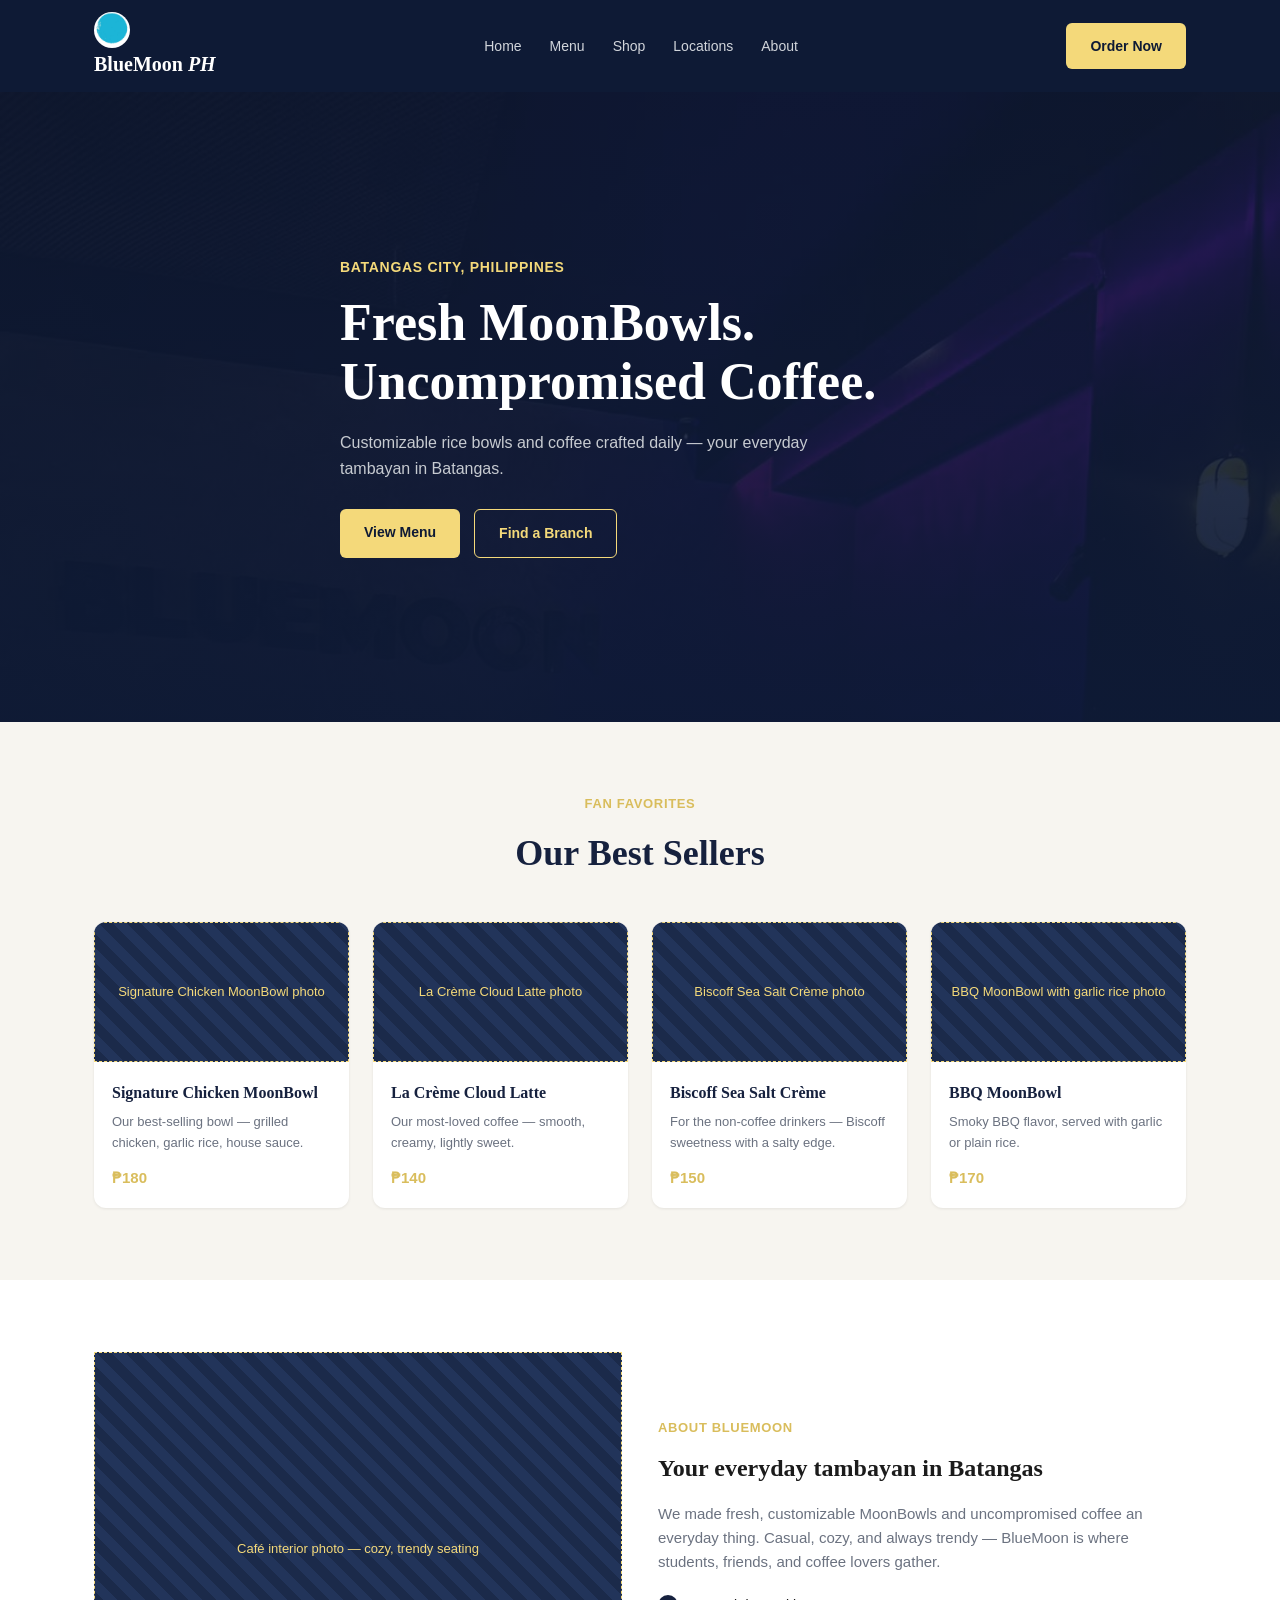
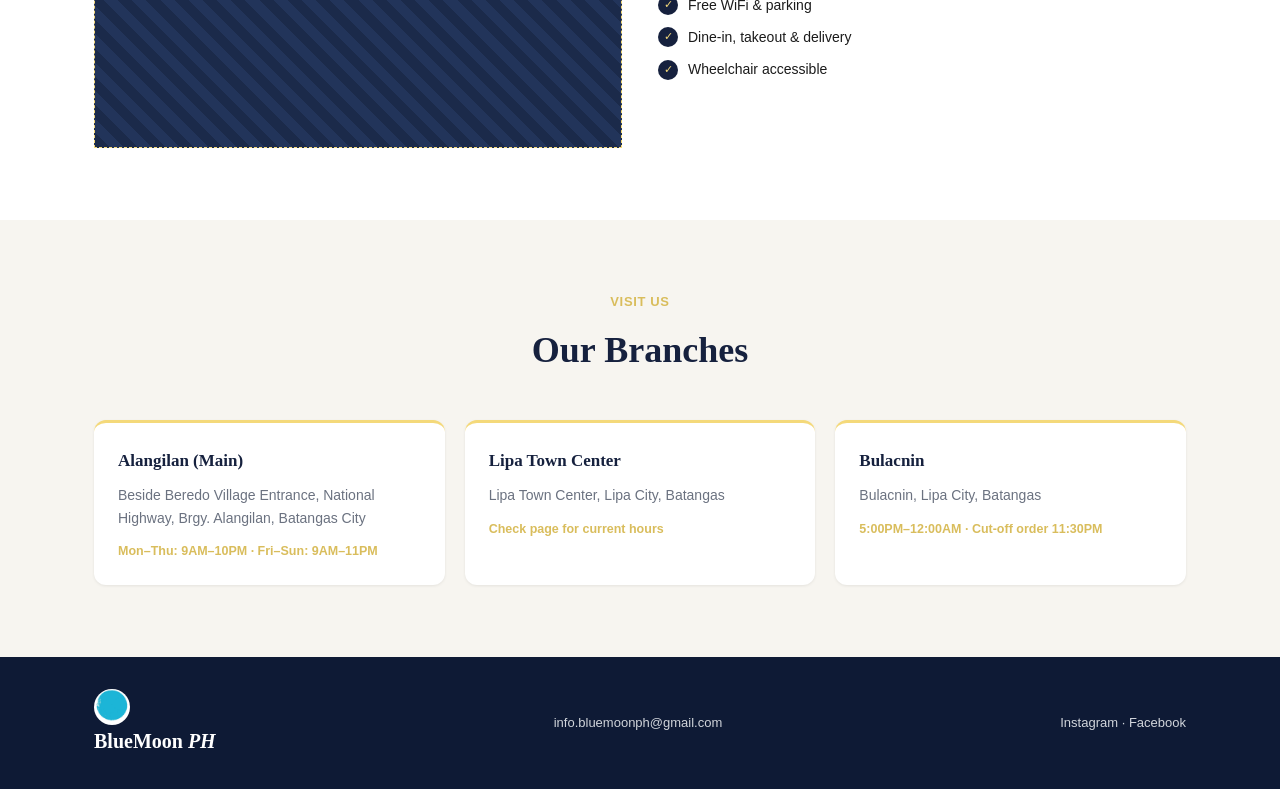
==== index.html @ 136a20ee "Update index.html" ====
<!DOCTYPE html>
<html lang="en">
<head>
  <meta charset="UTF-8">
  <meta name="viewport" content="width=device-width, initial-scale=1.0">
  <title>BlueMoon Philippines | Coffee &amp; MoonBowls</title>
  <link rel="stylesheet" href="styles.css">
</head>
<body>

  <!-- ===== NAVIGATION ===== -->
  <nav>
    <div class="wrap">
    <div class="brand"><img src="images/logo.jpg" alt="BlueMoon Philippines logo" class="logo-img">BlueMoon <em>PH</em></div>
      <div class="navlinks">
        <a href="index.html">Home</a>
        <a href="menu.html">Menu</a>
        <a href="shop.html">Shop</a>
        <a href="#locations">Locations</a>
        <a href="#about">About</a>
      </div>
      <a href="menu.html" class="btn btn-accent">Order Now</a>
    </div>
  </nav>

  <!-- ===== HERO ===== -->
  <section class="hero">
    <img class="hero-ph" src="images/hero-bg.jpg" alt="MoonBowl and coffee flatlay at BlueMoon Philippines">
    <div class="wrap hero-content">
      <div class="eyebrow">Batangas City, Philippines</div>
      <h1>Fresh MoonBowls. Uncompromised Coffee.</h1>
      <p>Customizable rice bowls and coffee crafted daily — your everyday tambayan in Batangas.</p>
      <div class="hero-cta">
        <a href="menu.html" class="btn btn-accent">View Menu</a>
        <a href="#locations" class="btn btn-outline">Find a Branch</a>
      </div>
    </div>
  </section>

  <!-- ===== BEST SELLERS ===== -->
  <section class="section">
    <div class="wrap">
      <div class="sec-head center">
        <div class="tag">Fan Favorites</div>
        <h2>Our Best Sellers</h2>
      </div>
      <div class="prod-grid">
        <div class="prod-card">
          <div class="ph">Signature Chicken MoonBowl photo</div>
          <div class="body">
            <h3>Signature Chicken MoonBowl</h3>
            <p>Our best-selling bowl — grilled chicken, garlic rice, house sauce.</p>
            <div class="price">₱180</div>
          </div>
        </div>
        <div class="prod-card">
          <div class="ph">La Crème Cloud Latte photo</div>
          <div class="body">
            <h3>La Crème Cloud Latte</h3>
            <p>Our most-loved coffee — smooth, creamy, lightly sweet.</p>
            <div class="price">₱140</div>
          </div>
        </div>
        <div class="prod-card">
          <div class="ph">Biscoff Sea Salt Crème photo</div>
          <div class="body">
            <h3>Biscoff Sea Salt Crème</h3>
            <p>For the non-coffee drinkers — Biscoff sweetness with a salty edge.</p>
            <div class="price">₱150</div>
          </div>
        </div>
        <div class="prod-card">
          <div class="ph">BBQ MoonBowl with garlic rice photo</div>
          <div class="body">
            <h3>BBQ MoonBowl</h3>
            <p>Smoky BBQ flavor, served with garlic or plain rice.</p>
            <div class="price">₱170</div>
          </div>
        </div>
      </div>
    </div>
  </section>

  <!-- ===== ABOUT ===== -->
  <section class="section section-alt" id="about">
    <div class="wrap about-grid">
      <div class="ph about-ph">Café interior photo — cozy, trendy seating</div>
      <div class="about-text">
        <div class="tag">About BlueMoon</div>
        <h2>Your everyday tambayan in Batangas</h2>
        <p>We made fresh, customizable MoonBowls and uncompromised coffee an everyday thing. Casual, cozy, and always trendy — BlueMoon is where students, friends, and coffee lovers gather.</p>
        <div class="check-list">
          <div class="check-item"><span class="dot">✓</span> Free WiFi &amp; parking</div>
          <div class="check-item"><span class="dot">✓</span> Dine-in, takeout &amp; delivery</div>
          <div class="check-item"><span class="dot">✓</span> Wheelchair accessible</div>
        </div>
      </div>
    </div>
  </section>

  <!-- ===== LOCATIONS ===== -->
  <section class="section" id="locations">
    <div class="wrap">
      <div class="sec-head center">
        <div class="tag">Visit Us</div>
        <h2>Our Branches</h2>
      </div>
      <div class="branch-grid">
        <div class="branch-card">
          <h3>Alangilan (Main)</h3>
          <p>Beside Beredo Village Entrance, National Highway, Brgy. Alangilan, Batangas City</p>
          <div class="hours">Mon–Thu: 9AM–10PM · Fri–Sun: 9AM–11PM</div>
        </div>
        <div class="branch-card">
          <h3>Lipa Town Center</h3>
          <p>Lipa Town Center, Lipa City, Batangas</p>
          <div class="hours">Check page for current hours</div>
        </div>
        <div class="branch-card">
          <h3>Bulacnin</h3>
          <p>Bulacnin, Lipa City, Batangas</p>
          <div class="hours">5:00PM–12:00AM · Cut-off order 11:30PM</div>
        </div>
      </div>
    </div>
  </section>

  <!-- ===== FOOTER ===== -->
  <footer>
    <div class="wrap foot-row">
    <div class="brand"><img src="images/logo.jpg" alt="BlueMoon Philippines logo" class="logo-img">BlueMoon <em>PH</em></div>
      <div>info.bluemoonph@gmail.com</div>
      <div>Instagram · Facebook</div>
    </div>
  </footer>

</body>
</html>
---- styles.css ----
:root{
  --midnight:#16213E;
  --midnight-2:#0E1A35;
  --gold:#F4D97A;
  --gold-dark:#D9BD5C;
  --paper:#F7F5F0;
  --dark:#1B1B1B;
  --text-2:#6B7280;
  --white:#FFFFFF;
}
*{margin:0;padding:0;box-sizing:border-box;}
html{scroll-behavior:smooth;}
body{font-family:'Segoe UI',Arial,sans-serif;color:var(--dark);line-height:1.6;background:var(--paper);}
h1,h2,h3{font-family:Georgia,'Times New Roman',serif;}
a{color:inherit;text-decoration:none;}
.wrap{max-width:1140px;margin:0 auto;padding:0 24px;}
img,.ph{display:block;width:100%;}

/* Photo placeholder block */
.ph{
  background:repeating-linear-gradient(45deg,#1B2A4A,#1B2A4A 10px,#22345A 10px,#22345A 20px);
  border:1px dashed var(--gold);
  display:flex;align-items:center;justify-content:center;
  color:var(--gold);font-size:13px;font-weight:500;
  text-align:center;padding:12px;min-height:140px;
}

/* NAV */
nav{background:var(--midnight-2);position:sticky;top:0;z-index:100;}
nav .wrap{display:flex;flex-wrap:wrap;justify-content:space-between;align-items:center;min-height:68px;gap:12px;padding-top:12px;padding-bottom:12px;}
.logo-img{width:36px;height:36px;flex-shrink:0;border-radius:50%;object-fit:cover;}
.brand img{width:36px;height:36px;flex-shrink:0;}
.brand{font-family:Georgia,serif;font-weight:700;font-size:20px;color:var(--white);}
.navlinks{display:none;gap:28px;font-size:14px;font-weight:500;color:#D1D5DB;}
@media(min-width:800px){.navlinks{display:flex;}}
.navlinks a:hover{color:var(--gold);}

.btn{display:inline-block;padding:12px 24px;font-size:14px;font-weight:600;border-radius:6px;transition:all .2s ease;border:none;cursor:pointer;}
.btn-accent{background:var(--gold);color:var(--midnight-2);}
.btn-accent:hover{background:var(--gold-dark);}
.btn-outline{border:1.5px solid var(--gold);color:var(--gold);}
.btn-outline:hover{background:rgba(244,217,122,0.1);}

/* HERO */
.hero{position:relative;min-height:70vh;display:flex;align-items:center;background:var(--midnight);overflow:hidden;}
.hero-ph{position:absolute;inset:0;opacity:0.5;min-height:0;}
.hero::after{content:'';position:absolute;inset:0;background:linear-gradient(180deg,rgba(14,26,53,0.6),rgba(14,26,53,0.95));}
.hero-content{position:relative;z-index:2;padding:64px 0;}
.eyebrow{color:var(--gold);font-weight:600;font-size:14px;letter-spacing:0.05em;margin-bottom:14px;text-transform:uppercase;}
.hero h1{font-size:clamp(30px,5vw,52px);font-weight:700;color:#fff;line-height:1.15;max-width:600px;}
.hero p{color:#C7CBD1;font-size:16px;max-width:480px;margin-top:18px;}
.hero-cta{display:flex;gap:14px;margin-top:28px;flex-wrap:wrap;}

/* SECTION */
.section{padding:72px 0;}
.section-alt{background:var(--white);}
.sec-head{max-width:560px;margin-bottom:40px;}
.sec-head.center{margin-left:auto;margin-right:auto;text-align:center;}
.tag{color:var(--gold-dark);font-weight:600;font-size:13px;letter-spacing:0.05em;text-transform:uppercase;margin-bottom:10px;}
.sec-head h2{font-size:clamp(26px,4vw,36px);font-weight:700;color:var(--midnight);}
.sec-head p{color:var(--text-2);margin-top:12px;font-size:15px;}

/* PRODUCT GRID */
.prod-grid{display:grid;gap:24px;grid-template-columns:1fr;}
@media(min-width:640px){.prod-grid{grid-template-columns:1fr 1fr;}}
@media(min-width:960px){.prod-grid{grid-template-columns:repeat(4,1fr);}}
.prod-card{background:var(--white);border-radius:12px;overflow:hidden;box-shadow:0 1px 3px rgba(0,0,0,0.08);}
.prod-card .body{padding:18px;}
.prod-card h3{font-size:16px;font-weight:700;color:var(--midnight);}
.prod-card p{color:var(--text-2);font-size:13px;margin-top:6px;}
.prod-card .price{margin-top:12px;font-size:15px;font-weight:700;color:var(--gold-dark);}
.prod-card .btn{margin-top:12px;width:100%;text-align:center;}

/* ABOUT */
.about-grid{display:grid;gap:36px;grid-template-columns:1fr;align-items:center;}
@media(min-width:800px){.about-grid{grid-template-columns:1fr 1fr;}}
.about-ph{aspect-ratio:4/3;}
.about-text p{color:var(--text-2);margin-top:14px;font-size:15px;}
.check-list{margin-top:20px;display:flex;flex-direction:column;gap:10px;}
.check-item{display:flex;align-items:center;gap:10px;font-size:14px;font-weight:500;}
.check-item .dot{width:20px;height:20px;border-radius:50%;background:var(--midnight);color:var(--gold);display:flex;align-items:center;justify-content:center;font-size:11px;flex-shrink:0;}

/* BRANCHES */
.branch-grid{display:grid;gap:20px;grid-template-columns:1fr;}
@media(min-width:760px){.branch-grid{grid-template-columns:repeat(3,1fr);}}
.branch-card{background:var(--white);border-radius:12px;padding:24px;box-shadow:0 1px 3px rgba(0,0,0,0.08);border-top:3px solid var(--gold);}
.branch-card h3{font-size:17px;color:var(--midnight);}
.branch-card p{color:var(--text-2);font-size:14px;margin-top:10px;}
.branch-card .hours{margin-top:12px;font-size:12.5px;font-weight:600;color:var(--gold-dark);}

/* MENU PAGE */
.menu-cat{margin-bottom:56px;}
.menu-cat h2{font-size:24px;color:var(--midnight);border-bottom:2px solid var(--gold);padding-bottom:10px;margin-bottom:24px;}
.menu-list{display:grid;gap:16px;grid-template-columns:1fr;}
@media(min-width:700px){.menu-list{grid-template-columns:1fr 1fr;}}
.menu-item{display:flex;justify-content:space-between;gap:16px;background:var(--white);padding:16px 18px;border-radius:8px;box-shadow:0 1px 3px rgba(0,0,0,0.06);}
.menu-item .info h4{font-size:15px;color:var(--midnight);}
.menu-item .info p{font-size:13px;color:var(--text-2);margin-top:4px;}
.menu-item .price{font-weight:700;color:var(--gold-dark);white-space:nowrap;}

/* SHOP PAGE */
.shop-tabs{display:flex;gap:10px;margin-bottom:32px;flex-wrap:wrap;}
.shop-tab{padding:10px 18px;border-radius:20px;font-size:13px;font-weight:600;background:var(--white);color:var(--midnight);border:1px solid #E5E7EB;cursor:pointer;}
.shop-tab.active{background:var(--midnight);color:var(--gold);}
.cart-bar{position:sticky;bottom:0;background:var(--midnight-2);color:var(--white);padding:16px 0;z-index:90;}
.cart-bar .wrap{display:flex;justify-content:space-between;align-items:center;flex-wrap:wrap;gap:12px;}
.cart-count{font-size:14px;}
.cart-count span{color:var(--gold);font-weight:700;}

/* FOOTER */
footer{background:var(--midnight-2);padding:32px 0;}
.foot-row{display:flex;flex-direction:column;gap:10px;font-size:13px;color:#D1D5DB;text-align:center;}
@media(min-width:760px){.foot-row{flex-direction:row;justify-content:space-between;align-items:center;text-align:left;}}
footer .brand{font-family:Georgia,serif;font-weight:700;font-size:20px;color:var(--white);}

/* CONTACT FORM */
.form-card{background:var(--white);border-radius:12px;padding:32px;box-shadow:0 1px 4px rgba(0,0,0,0.08);max-width:560px;margin:0 auto;}
.form-row{margin-bottom:18px;}
.form-row label{display:block;font-size:13px;font-weight:600;margin-bottom:6px;color:var(--midnight);}
.form-row input,.form-row select,.form-row textarea{width:100%;padding:11px 14px;border:1px solid #D1D5DB;border-radius:6px;font-size:14px;font-family:inherit;}
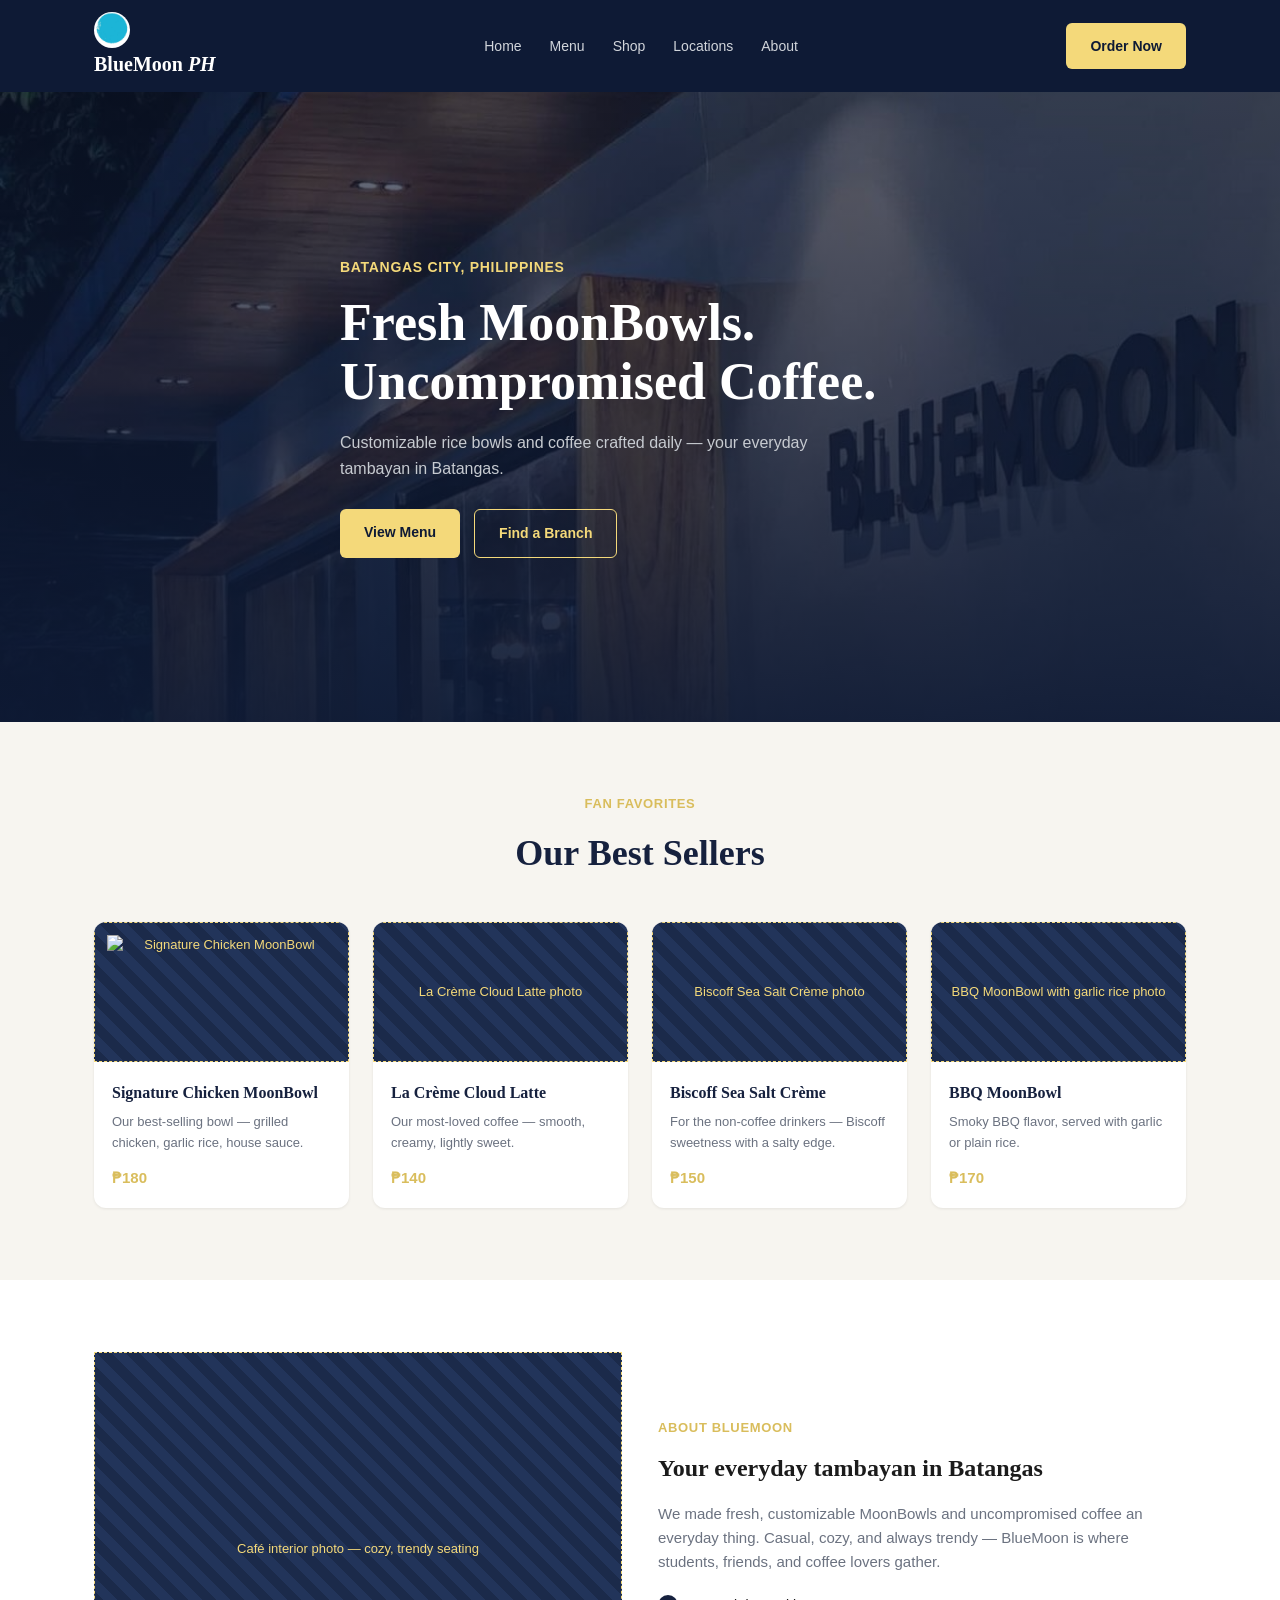
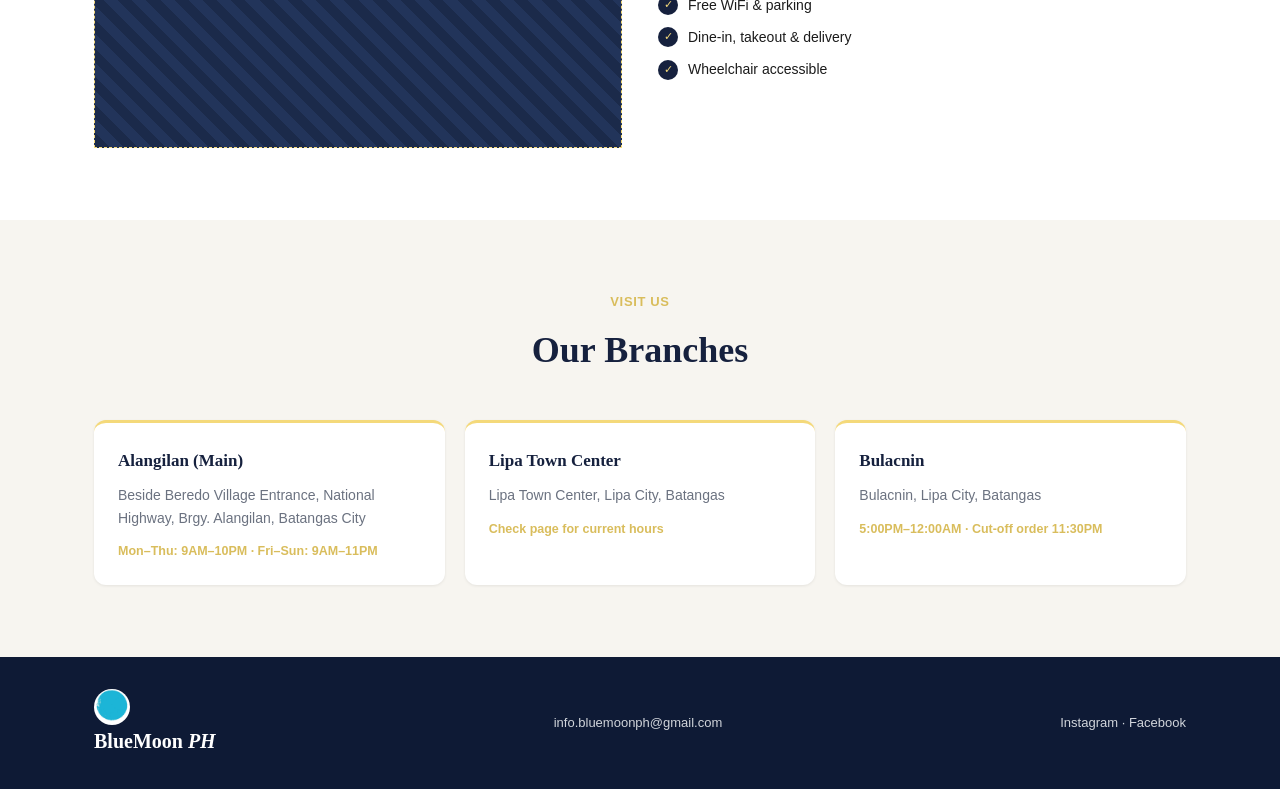
==== commit 438da936: "Update index.html" ====
--- a/index.html
+++ b/index.html
@@ -46,7 +46,7 @@
       </div>
       <div class="prod-grid">
         <div class="prod-card">
-          <div class="ph">Signature Chicken MoonBowl photo</div>
+          <img class="ph" src="images/chicken-moonbowl.jpg" alt="Signature Chicken MoonBowl">
           <div class="body">
             <h3>Signature Chicken MoonBowl</h3>
             <p>Our best-selling bowl — grilled chicken, garlic rice, house sauce.</p>
--- a/styles.css
+++ b/styles.css
@@ -43,7 +43,7 @@
 
 /* HERO */
 .hero{position:relative;min-height:70vh;display:flex;align-items:center;background:var(--midnight);overflow:hidden;}
-.hero-ph{position:absolute;inset:0;opacity:0.5;min-height:0;}
+.hero-ph{position:absolute;inset:0;width:100%;height: 100%;object-fit:cover;}
 .hero::after{content:'';position:absolute;inset:0;background:linear-gradient(180deg,rgba(14,26,53,0.6),rgba(14,26,53,0.95));}
 .hero-content{position:relative;z-index:2;padding:64px 0;}
 .eyebrow{color:var(--gold);font-weight:600;font-size:14px;letter-spacing:0.05em;margin-bottom:14px;text-transform:uppercase;}
@@ -64,7 +64,7 @@
 .prod-grid{display:grid;gap:24px;grid-template-columns:1fr;}
 @media(min-width:640px){.prod-grid{grid-template-columns:1fr 1fr;}}
 @media(min-width:960px){.prod-grid{grid-template-columns:repeat(4,1fr);}}
-.prod-card{background:var(--white);border-radius:12px;overflow:hidden;box-shadow:0 1px 3px rgba(0,0,0,0.08);}
+.prod-card{padding:0;background:var(--white);border-radius:12px;overflow:hidden;box-shadow:0 1px 3px rgba(0,0,0,0.08);}
 .prod-card .body{padding:18px;}
 .prod-card h3{font-size:16px;font-weight:700;color:var(--midnight);}
 .prod-card p{color:var(--text-2);font-size:13px;margin-top:6px;}
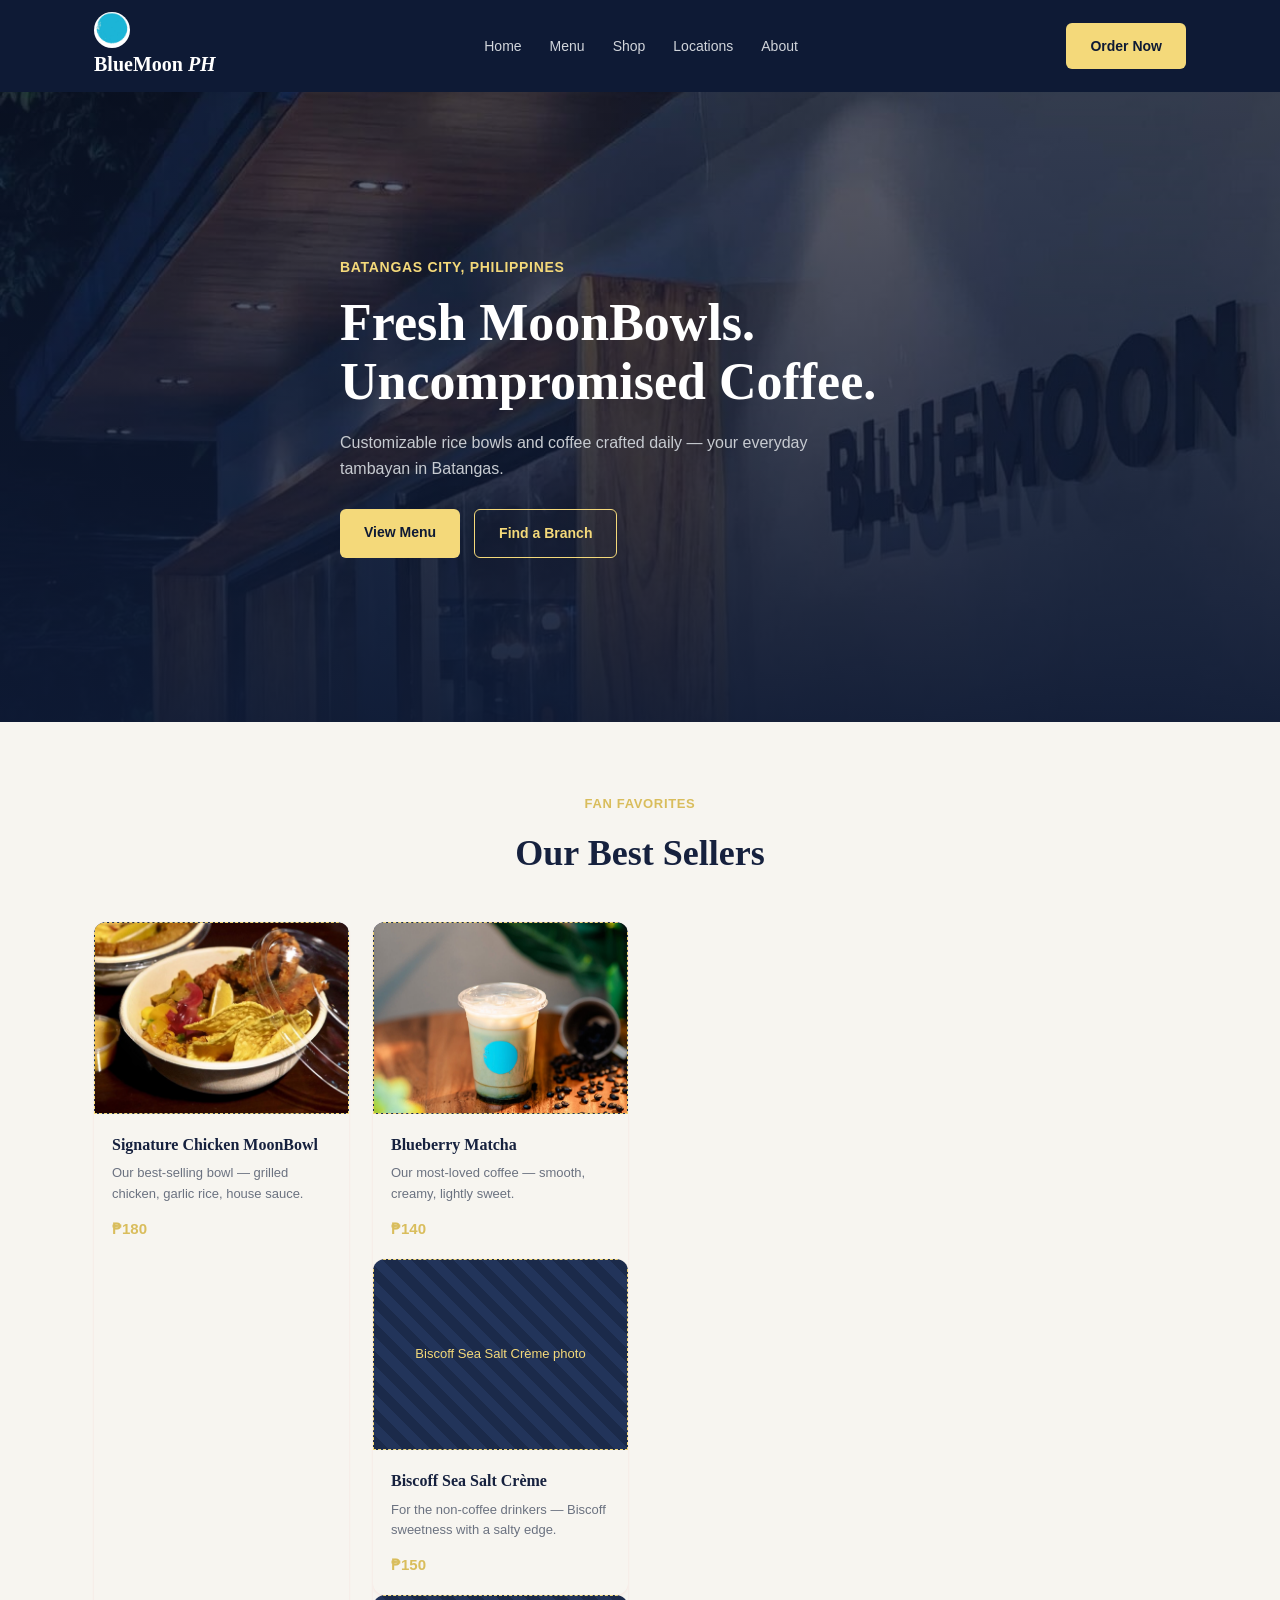
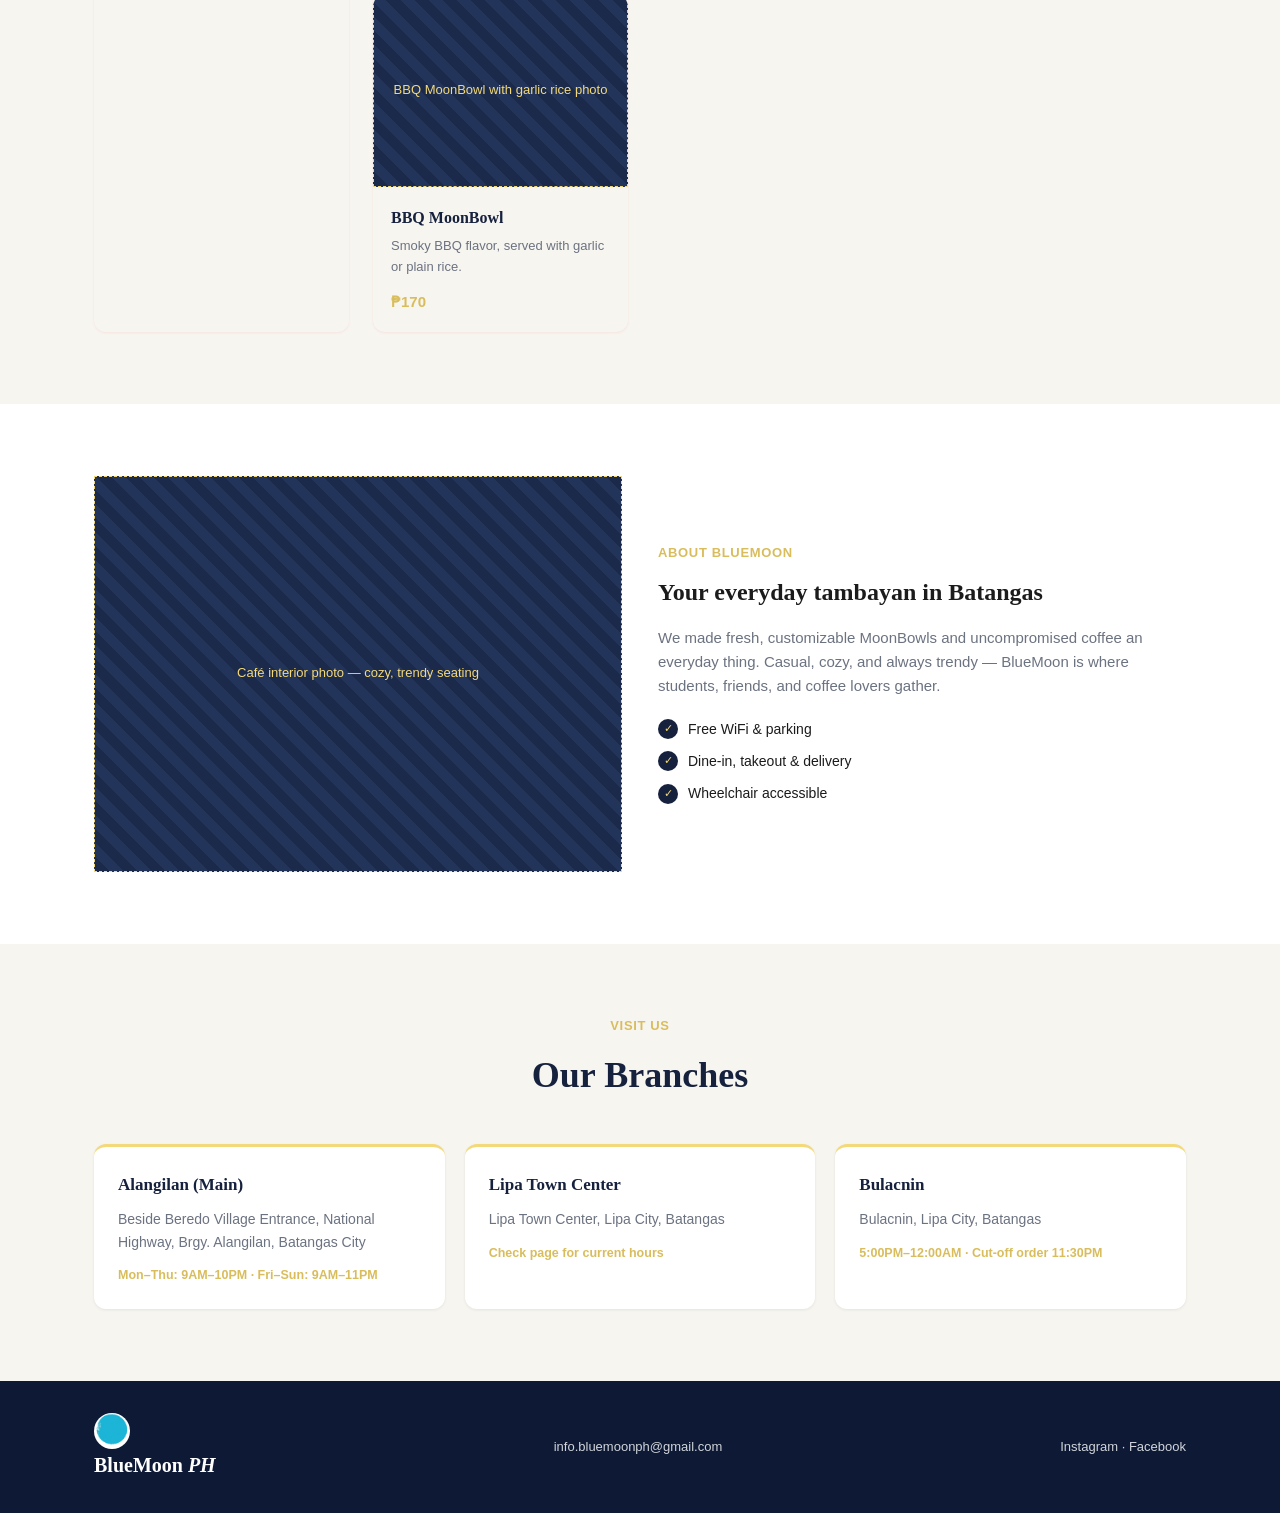
==== commit a13c2a4c: "Update index.html" ====
--- a/index.html
+++ b/index.html
@@ -54,13 +54,13 @@
           </div>
         </div>
         <div class="prod-card">
-          <div class="ph">La Crème Cloud Latte photo</div>
+          <img class="ph" src="images/blueberry-matcha.jpg" alt="Blueberry Matcha">
           <div class="body">
-            <h3>La Crème Cloud Latte</h3>
+            <h3>Blueberry Matcha</h3>
             <p>Our most-loved coffee — smooth, creamy, lightly sweet.</p>
             <div class="price">₱140</div>
           </div>
-        </div>
+        </img>
         <div class="prod-card">
           <div class="ph">Biscoff Sea Salt Crème photo</div>
           <div class="body">
--- a/styles.css
+++ b/styles.css
@@ -64,11 +64,13 @@
 .prod-grid{display:grid;gap:24px;grid-template-columns:1fr;}
 @media(min-width:640px){.prod-grid{grid-template-columns:1fr 1fr;}}
 @media(min-width:960px){.prod-grid{grid-template-columns:repeat(4,1fr);}}
-.prod-card{padding:0;background:var(--white);border-radius:12px;overflow:hidden;box-shadow:0 1px 3px rgba(0,0,0,0.08);}
+.prod-card {border-radius:12px;background:none;overflow:hidden;box-shadow:0 1px 3px rgba(245, 1, 1, 0.08);}
+.prod-card:hover{box-shadow:0 4px 12px rgba(0,0,0,0.12);transform:translateY(-2px);transition:all .2s ease;}
+.prod-card .ph{padding:0;object-fit:cover;aspect-ratio:4/3;}
 .prod-card .body{padding:18px;}
 .prod-card h3{font-size:16px;font-weight:700;color:var(--midnight);}
 .prod-card p{color:var(--text-2);font-size:13px;margin-top:6px;}
-.prod-card .price{margin-top:12px;font-size:15px;font-weight:700;color:var(--gold-dark);}
+.prod-card .price{margin-top:12px;font-size:15px;font-weight:700;color:var(--gold-dark);} 
 .prod-card .btn{margin-top:12px;width:100%;text-align:center;}
 
 /* ABOUT */
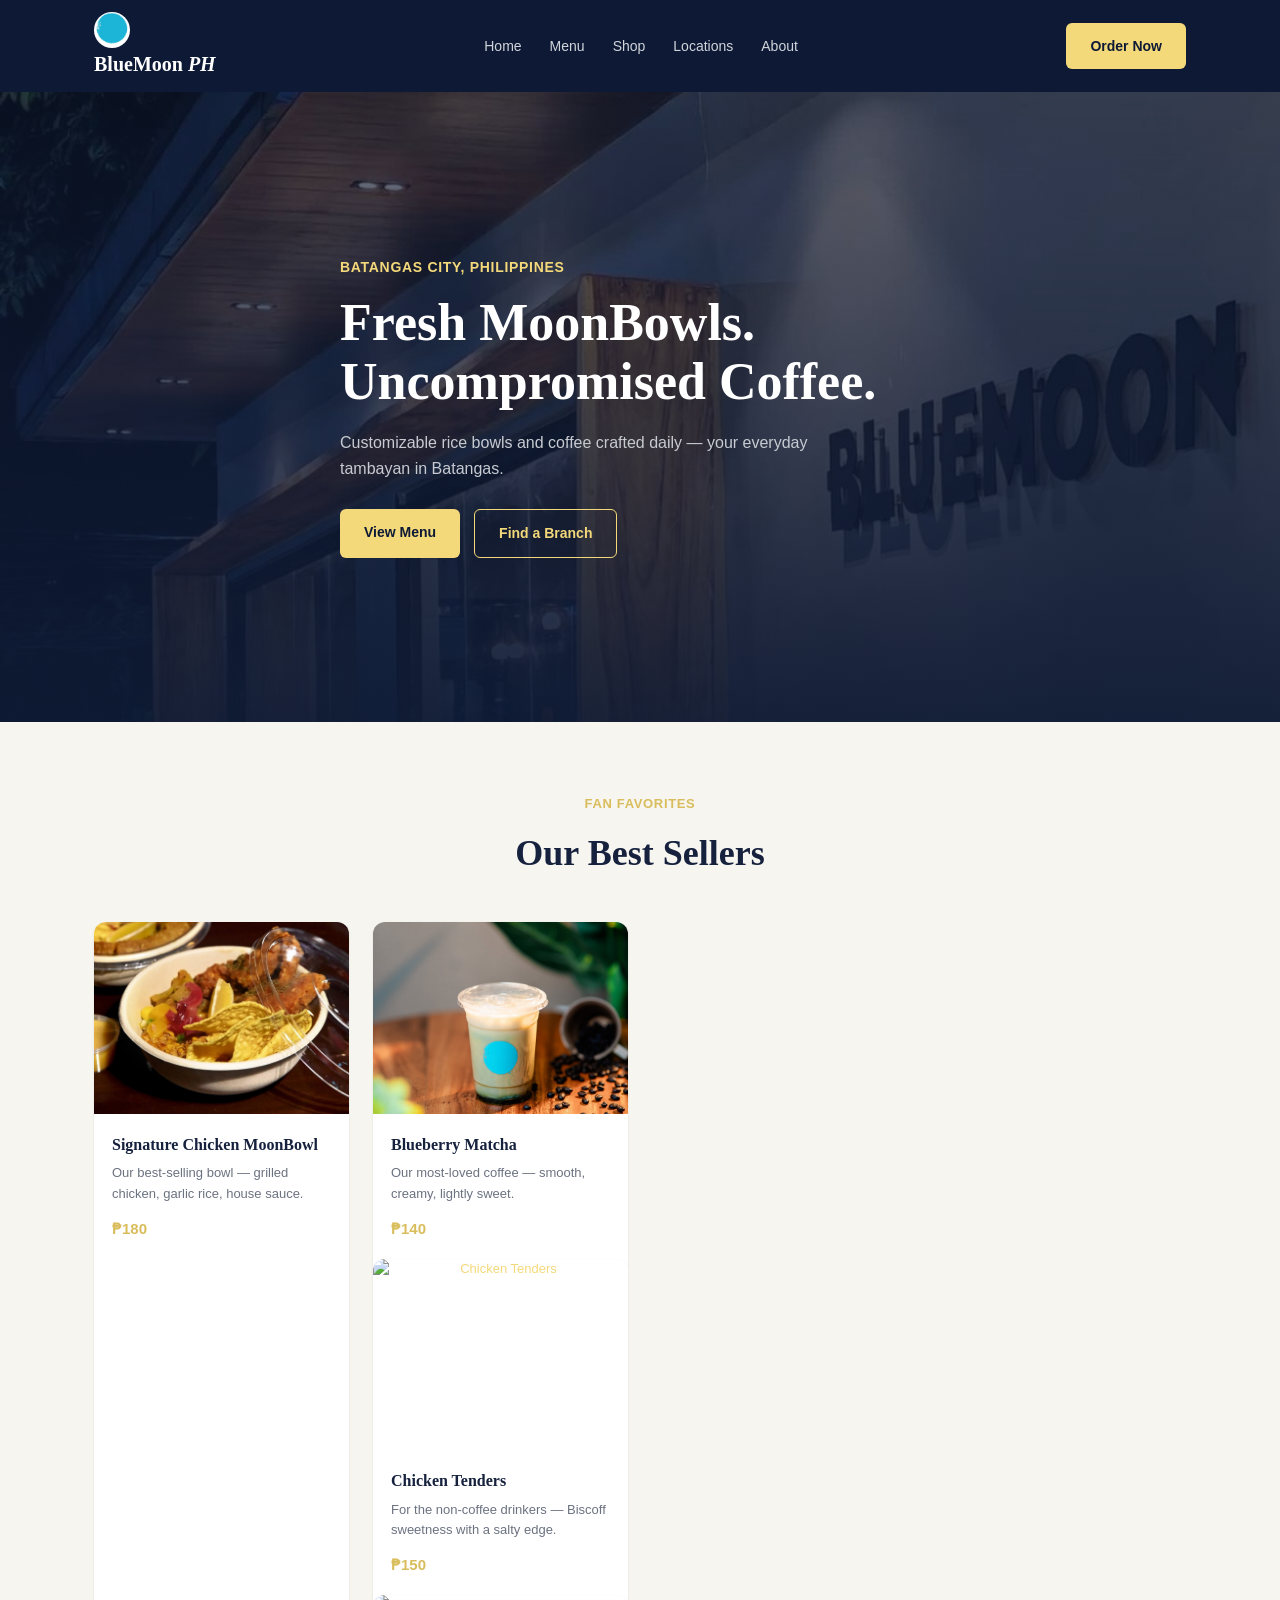
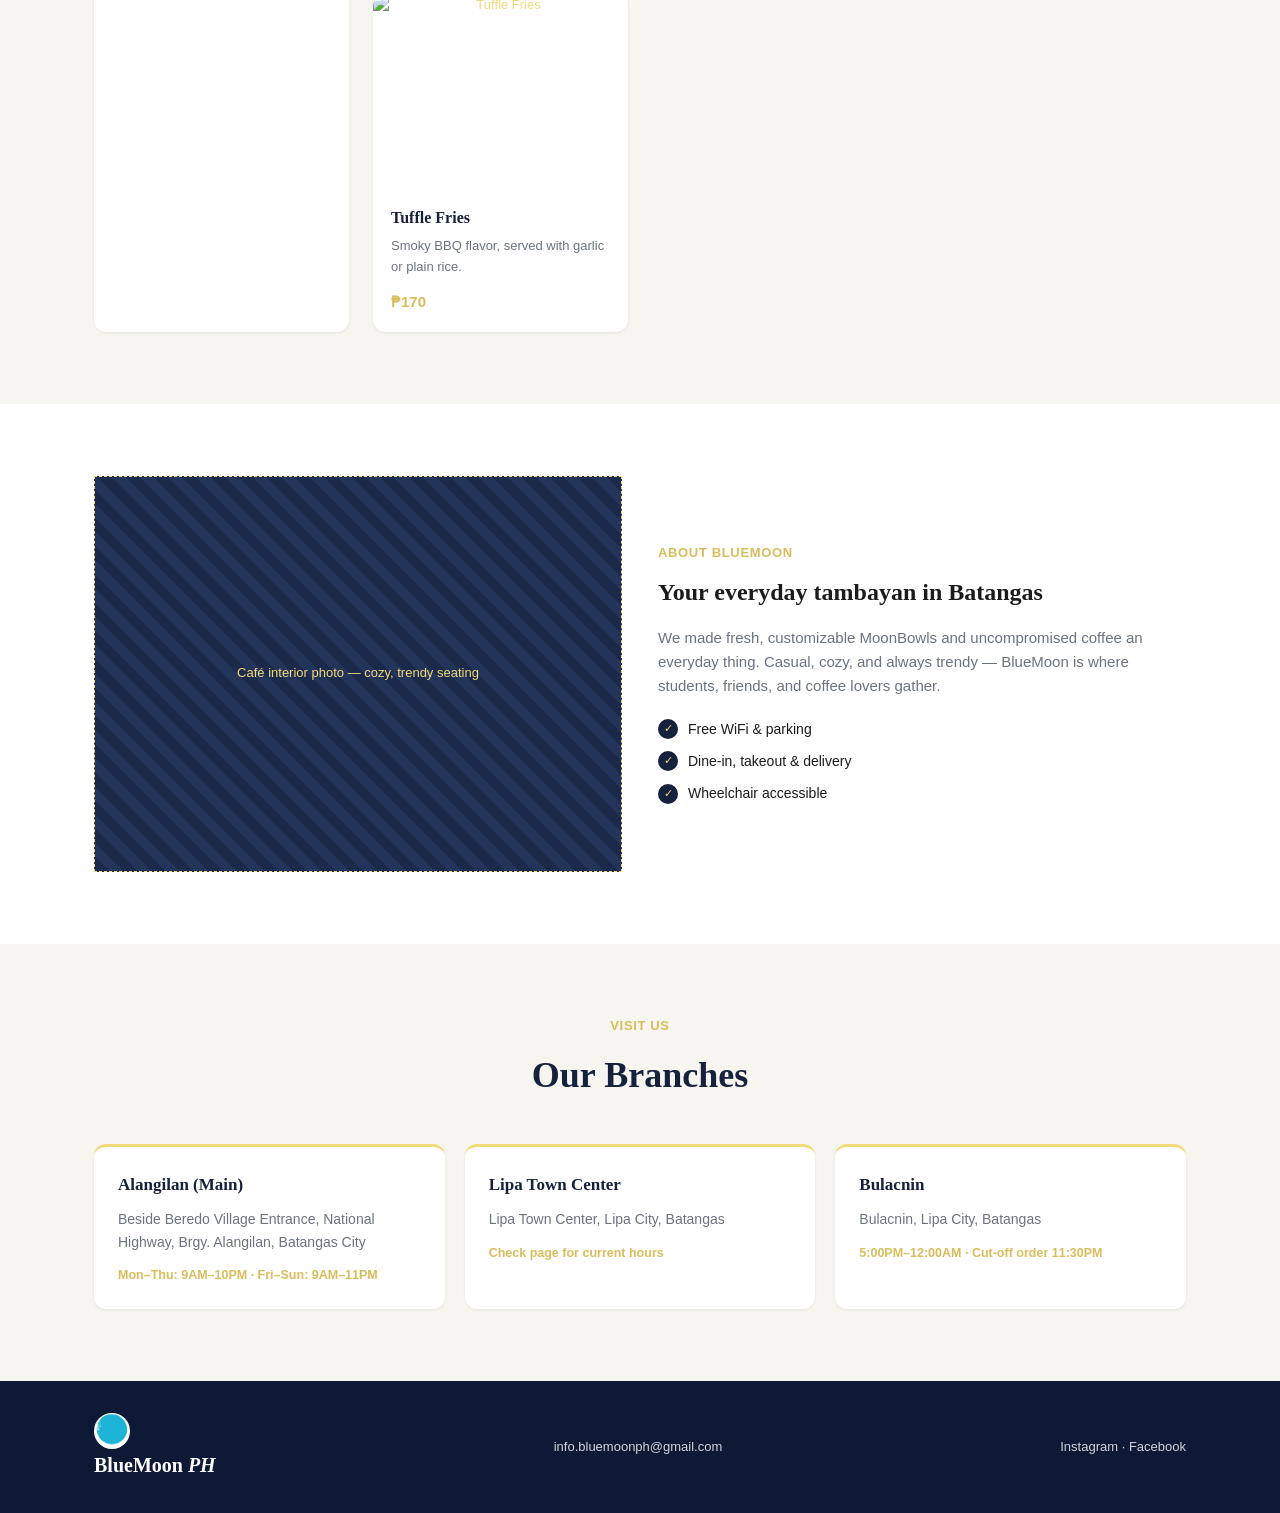
==== commit 8e2fe25e: "Update index.html" ====
--- a/index.html
+++ b/index.html
@@ -62,21 +62,21 @@
           </div>
         </img>
         <div class="prod-card">
-          <div class="ph">Biscoff Sea Salt Crème photo</div>
+          <img class="ph" src="images/chicken-tenders.jpg" alt="Chicken Tenders">
           <div class="body">
-            <h3>Biscoff Sea Salt Crème</h3>
+            <h3>Chicken Tenders</h3>
             <p>For the non-coffee drinkers — Biscoff sweetness with a salty edge.</p>
             <div class="price">₱150</div>
           </div>
-        </div>
+        </img>
         <div class="prod-card">
-          <div class="ph">BBQ MoonBowl with garlic rice photo</div>
+          <img class="ph" src="images/tuffle-fries.jpg" alt="Tuffle Fries">
           <div class="body">
-            <h3>BBQ MoonBowl</h3>
+            <h3>Tuffle Fries</h3>
             <p>Smoky BBQ flavor, served with garlic or plain rice.</p>
             <div class="price">₱170</div>
           </div>
-        </div>
+        </img>
       </div>
     </div>
   </section>
--- a/styles.css
+++ b/styles.css
@@ -64,9 +64,9 @@
 .prod-grid{display:grid;gap:24px;grid-template-columns:1fr;}
 @media(min-width:640px){.prod-grid{grid-template-columns:1fr 1fr;}}
 @media(min-width:960px){.prod-grid{grid-template-columns:repeat(4,1fr);}}
-.prod-card {border-radius:12px;background:none;overflow:hidden;box-shadow:0 1px 3px rgba(245, 1, 1, 0.08);}
+.prod-card{background:var(--white);border-radius:12px;overflow:hidden;box-shadow:0 1px 3px rgba(0,0,0,0.08);}
+.prod-card img.ph{padding:0;border:none;background:none;aspect-ratio:4/3;object-fit:cover;min-height:0;}
 .prod-card:hover{box-shadow:0 4px 12px rgba(0,0,0,0.12);transform:translateY(-2px);transition:all .2s ease;}
-.prod-card .ph{padding:0;object-fit:cover;aspect-ratio:4/3;}
 .prod-card .body{padding:18px;}
 .prod-card h3{font-size:16px;font-weight:700;color:var(--midnight);}
 .prod-card p{color:var(--text-2);font-size:13px;margin-top:6px;}
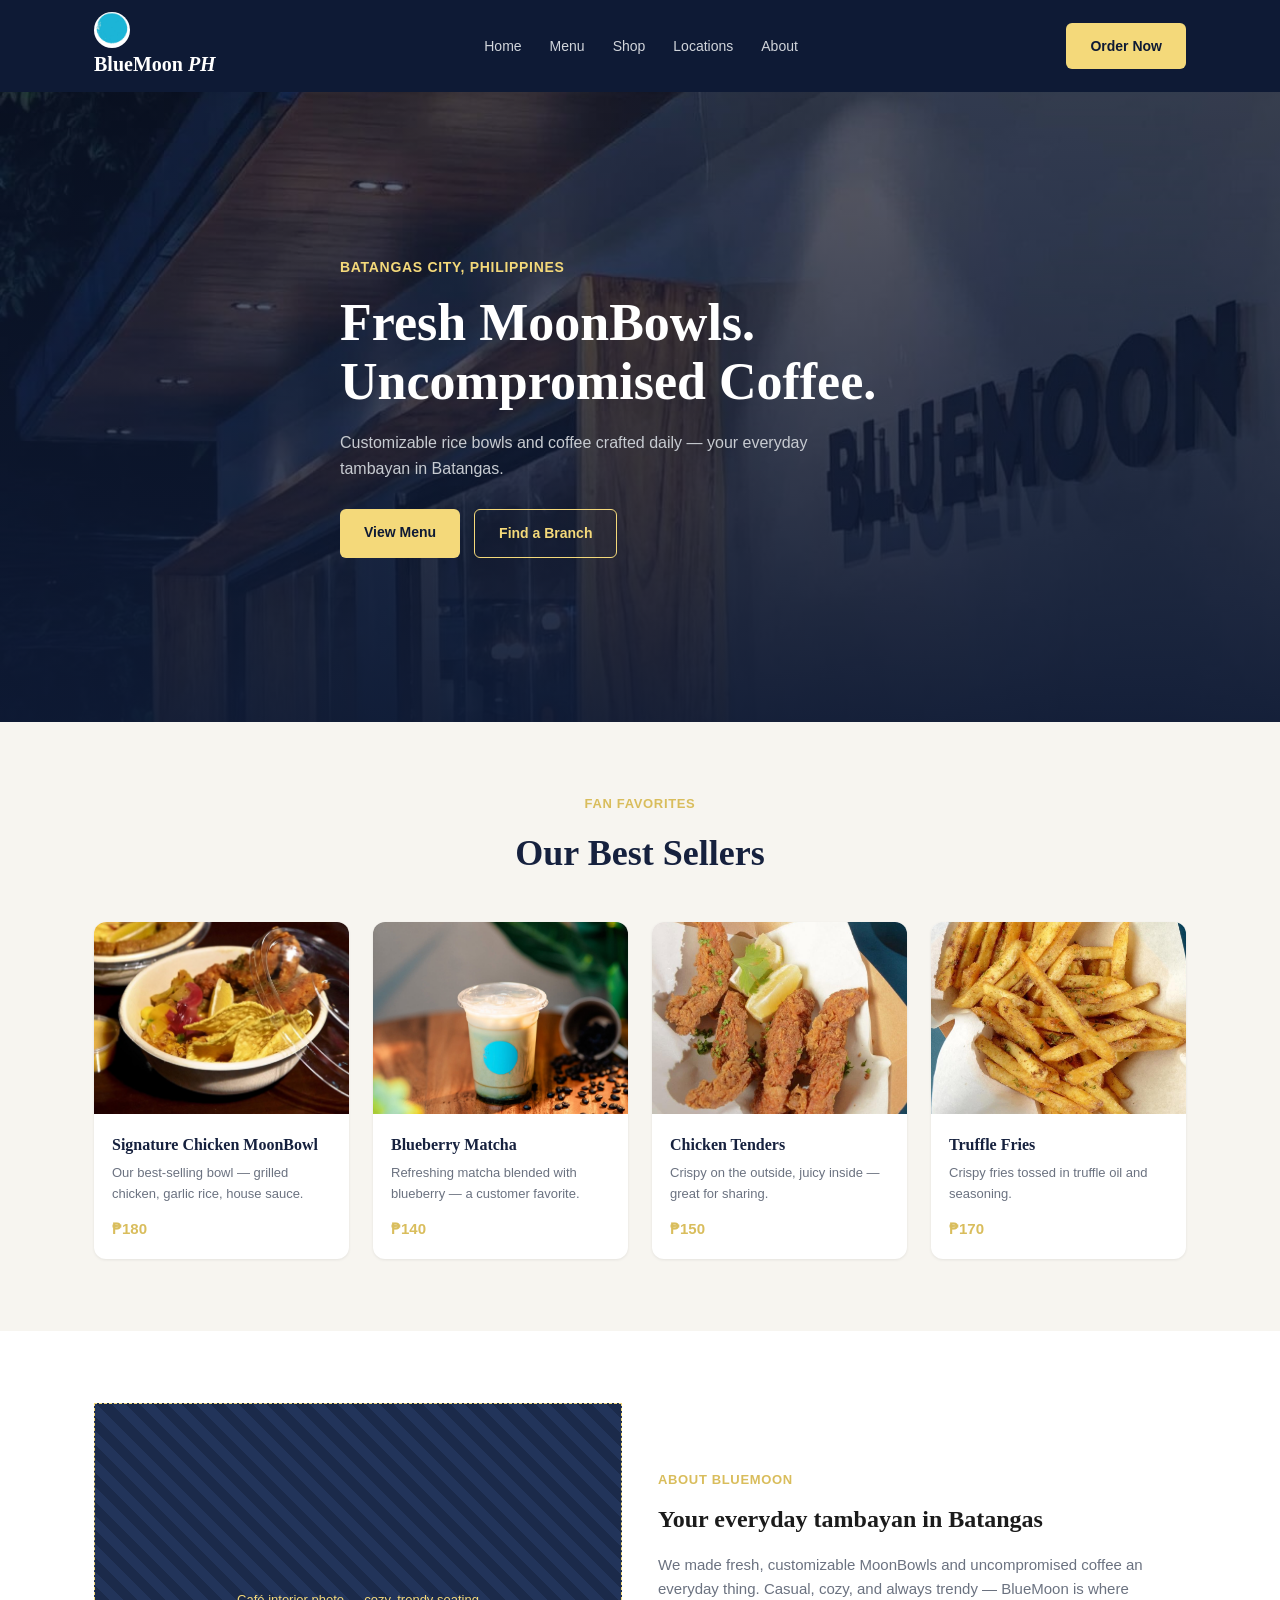
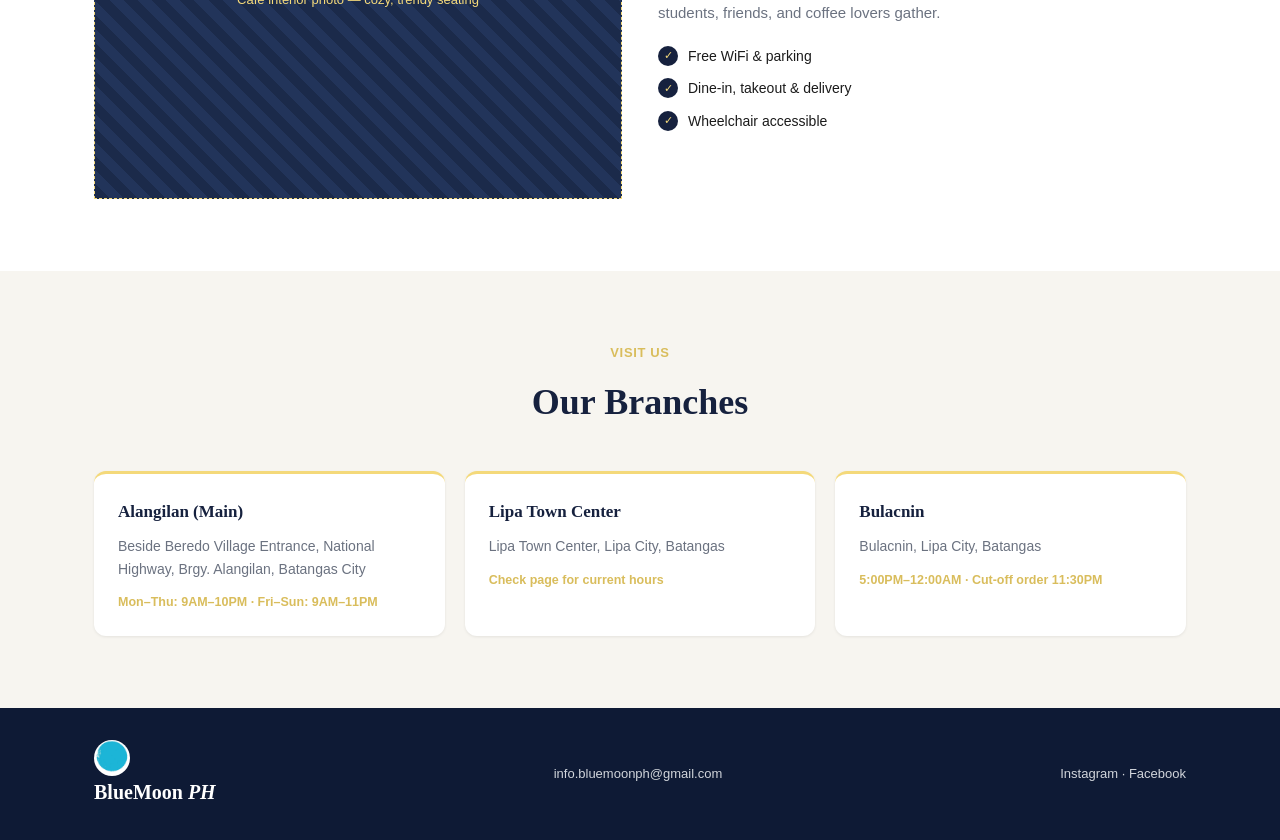
==== commit a9cd12cd: "Update index.html" ====
--- a/index.html
+++ b/index.html
@@ -57,26 +57,26 @@
           <img class="ph" src="images/blueberry-matcha.jpg" alt="Blueberry Matcha">
           <div class="body">
             <h3>Blueberry Matcha</h3>
-            <p>Our most-loved coffee — smooth, creamy, lightly sweet.</p>
+            <p>Refreshing matcha blended with blueberry — a customer favorite.</p>
             <div class="price">₱140</div>
           </div>
-        </img>
+        </div>
         <div class="prod-card">
           <img class="ph" src="images/chicken-tenders.jpg" alt="Chicken Tenders">
           <div class="body">
             <h3>Chicken Tenders</h3>
-            <p>For the non-coffee drinkers — Biscoff sweetness with a salty edge.</p>
+            <p>Crispy on the outside, juicy inside — great for sharing.</p>
             <div class="price">₱150</div>
           </div>
-        </img>
+        </div>
         <div class="prod-card">
-          <img class="ph" src="images/tuffle-fries.jpg" alt="Tuffle Fries">
+          <img class="ph" src="images/tuffle-fries.jpg" alt="Truffle Fries">
           <div class="body">
-            <h3>Tuffle Fries</h3>
-            <p>Smoky BBQ flavor, served with garlic or plain rice.</p>
+            <h3>Truffle Fries</h3>
+            <p>Crispy fries tossed in truffle oil and seasoning.</p>
             <div class="price">₱170</div>
           </div>
-        </img>
+        </div>
       </div>
     </div>
   </section>
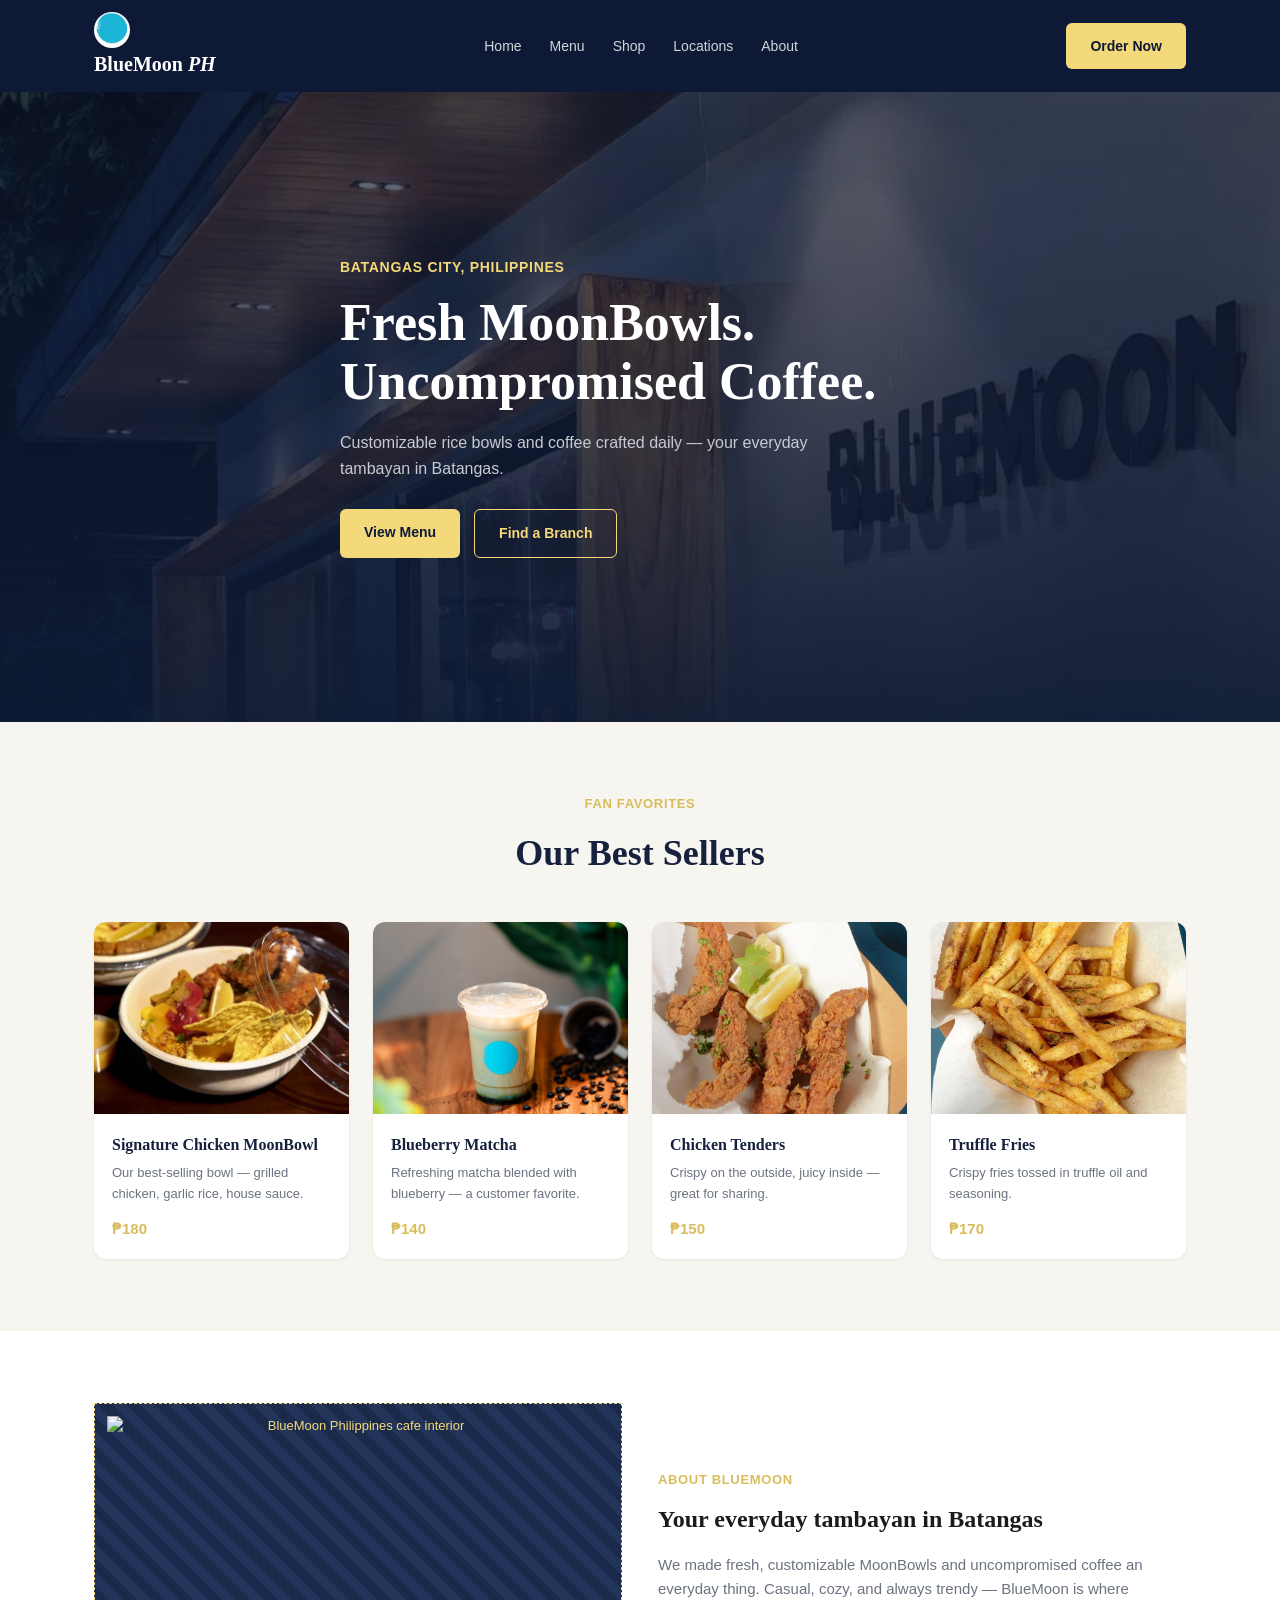
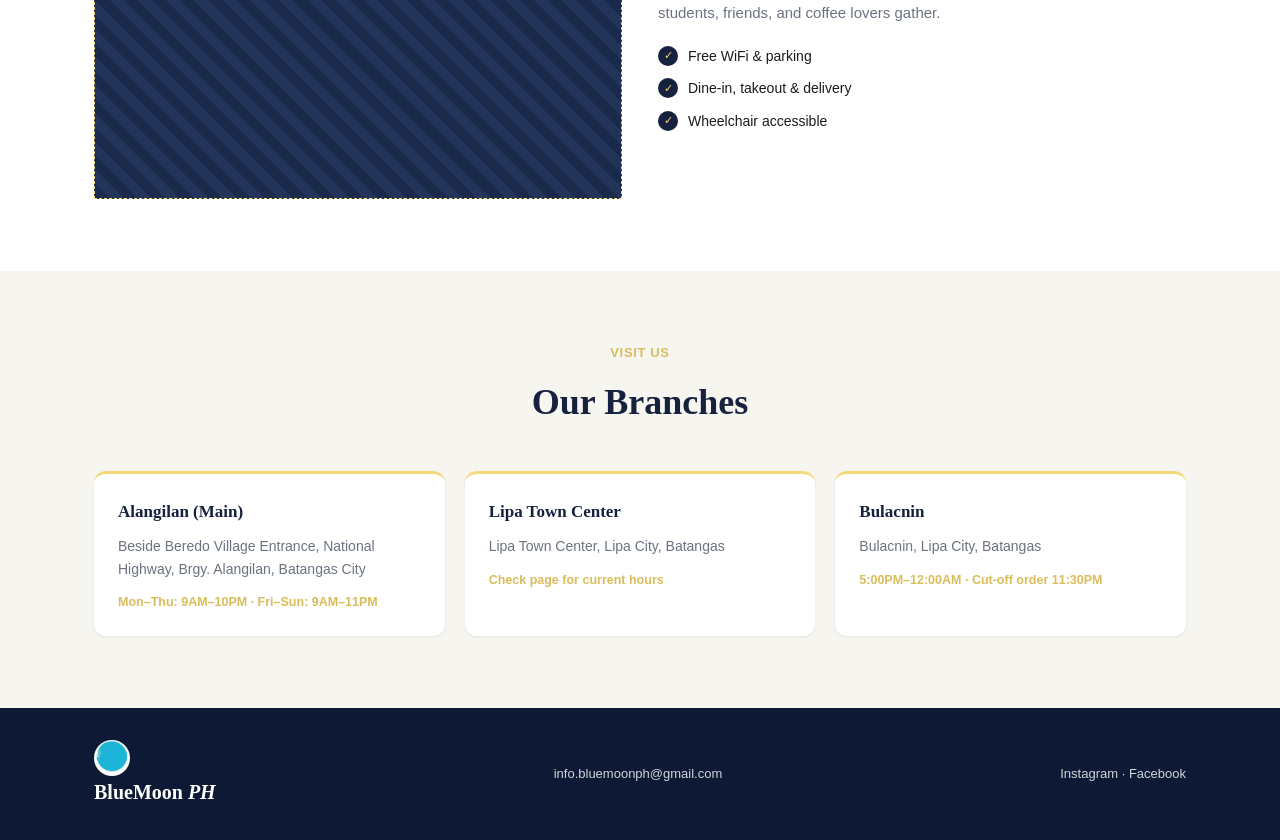
==== commit c3da3daa: "Update index.html" ====
--- a/index.html
+++ b/index.html
@@ -84,7 +84,7 @@
   <!-- ===== ABOUT ===== -->
   <section class="section section-alt" id="about">
     <div class="wrap about-grid">
-      <div class="ph about-ph">Café interior photo — cozy, trendy seating</div>
+      <img class="ph about-ph" src="images/cafe-interior.jpg" alt="BlueMoon Philippines cafe interior">
       <div class="about-text">
         <div class="tag">About BlueMoon</div>
         <h2>Your everyday tambayan in Batangas</h2>
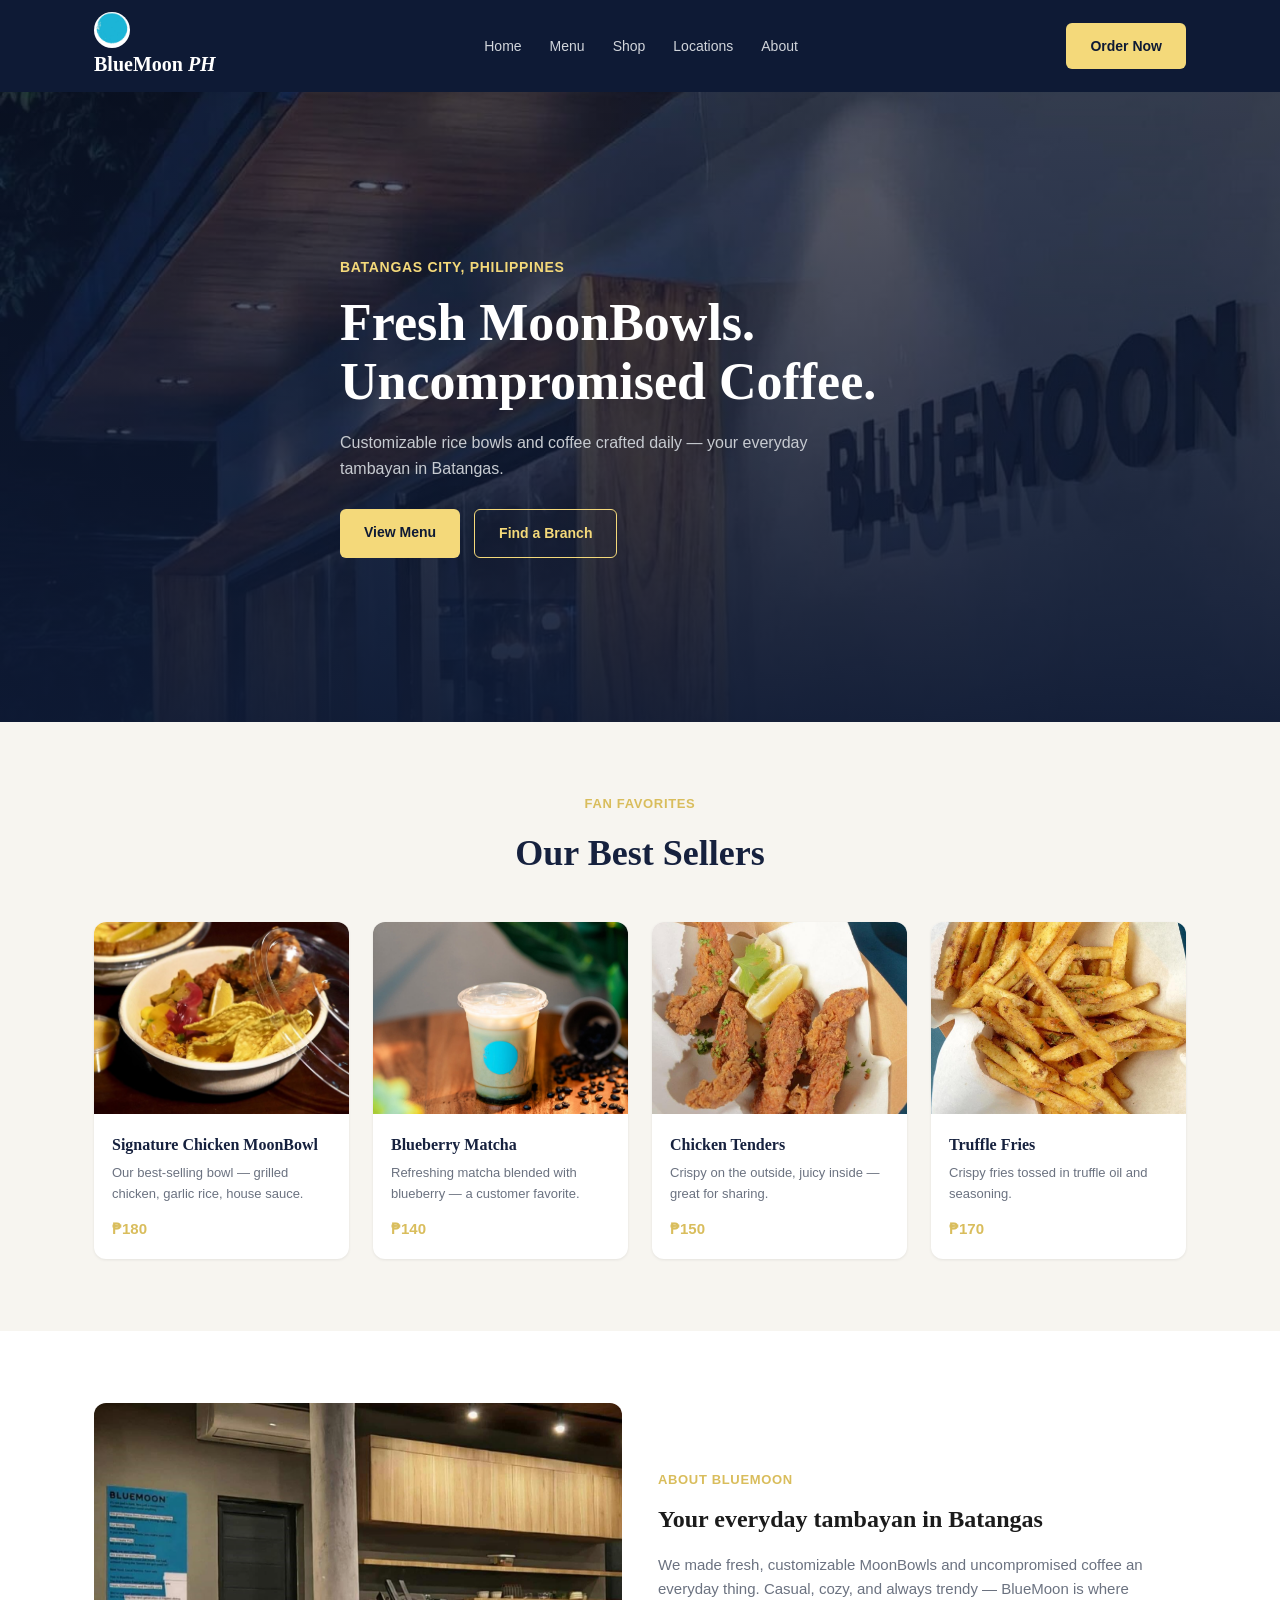
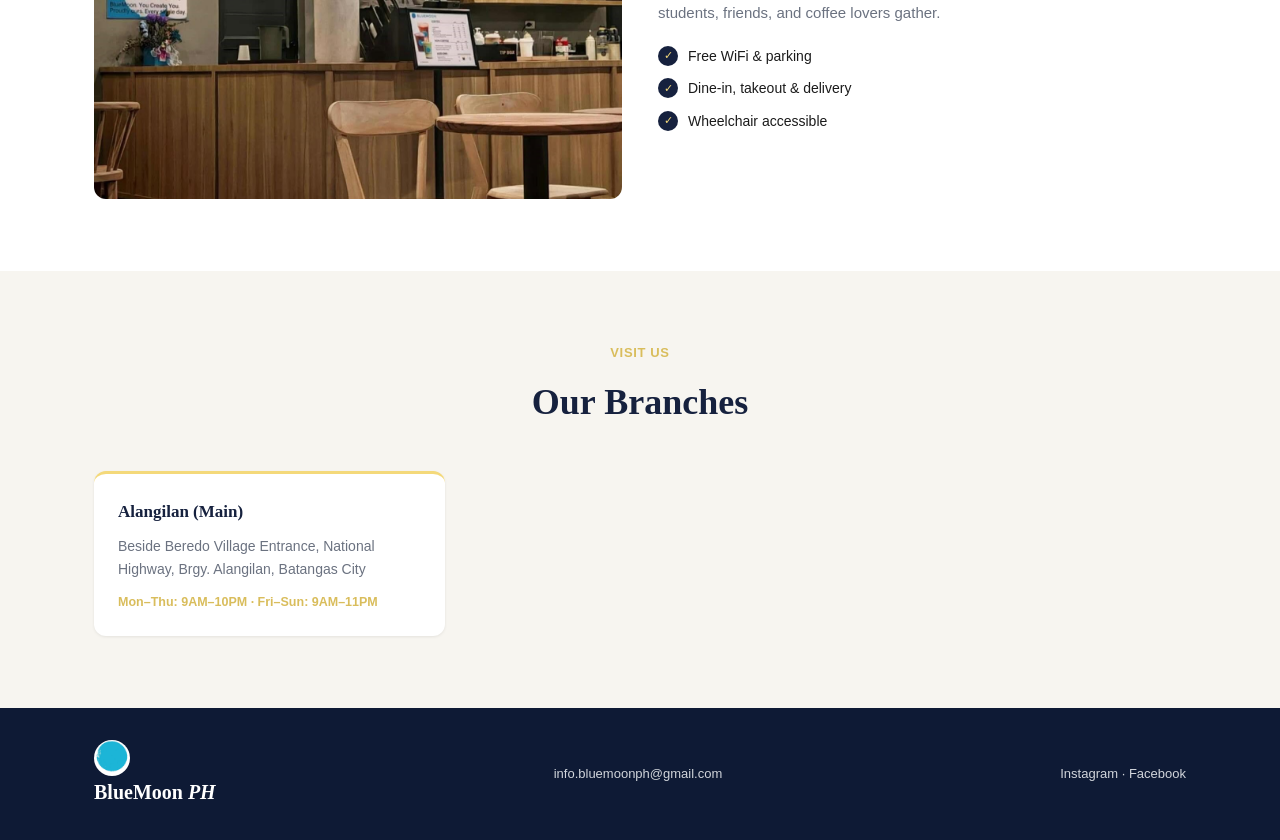
==== commit c1f1d9f4: "Update index.html" ====
--- a/index.html
+++ b/index.html
@@ -106,23 +106,25 @@
         <h2>Our Branches</h2>
       </div>
       <div class="branch-grid">
-        <div class="branch-card">
-          <h3>Alangilan (Main)</h3>
-          <p>Beside Beredo Village Entrance, National Highway, Brgy. Alangilan, Batangas City</p>
-          <div class="hours">Mon–Thu: 9AM–10PM · Fri–Sun: 9AM–11PM</div>
-        </div>
-        <div class="branch-card">
-          <h3>Lipa Town Center</h3>
-          <p>Lipa Town Center, Lipa City, Batangas</p>
-          <div class="hours">Check page for current hours</div>
-        </div>
-        <div class="branch-card">
-          <h3>Bulacnin</h3>
-          <p>Bulacnin, Lipa City, Batangas</p>
-          <div class="hours">5:00PM–12:00AM · Cut-off order 11:30PM</div>
-        </div>
-      </div>
-    </div>
+  <div class="branch-card">
+    <h3>Alangilan (Main)</h3>
+    <p>Beside Beredo Village Entrance, National Highway, Brgy. Alangilan, Batangas City</p>
+    <div class="hours">Mon–Thu: 9AM–10PM · Fri–Sun: 9AM–11PM</div>
+  </div>
+
+  <!--
+  <div class="branch-card">
+    <h3>Lipa Town Center</h3>
+    <p>Lipa Town Center, Lipa City, Batangas</p>
+    <div class="hours">Check page for current hours</div>
+  </div>
+  <div class="branch-card">
+    <h3>Bulacnin</h3>
+    <p>Bulacnin, Lipa City, Batangas</p>
+    <div class="hours">5:00PM–12:00AM · Cut-off order 11:30PM</div>
+  </div>
+  -->
+</div>
   </section>
 
   <!-- ===== FOOTER ===== -->
--- a/styles.css
+++ b/styles.css
@@ -76,7 +76,9 @@
 /* ABOUT */
 .about-grid{display:grid;gap:36px;grid-template-columns:1fr;align-items:center;}
 @media(min-width:800px){.about-grid{grid-template-columns:1fr 1fr;}}
-.about-ph{aspect-ratio:4/3;}
+.about-ph{aspect-ratio:4/3;padding:0;border-radius:12px;background:none;object-fit:cover;min-height:0;border:none;}
+.about-ph:hover{box-shadow:0 4px 12px rgba(0,0,0,0.12);transform:translateY(-2px);transition:all .2s ease;} 
+.about- img.ph{padding:0;background:none;object-fit:cover;aspect-ratio:4/3;min-height:0;border-radius:12px;}
 .about-text p{color:var(--text-2);margin-top:14px;font-size:15px;}
 .check-list{margin-top:20px;display:flex;flex-direction:column;gap:10px;}
 .check-item{display:flex;align-items:center;gap:10px;font-size:14px;font-weight:500;}
@@ -86,6 +88,7 @@
 .branch-grid{display:grid;gap:20px;grid-template-columns:1fr;}
 @media(min-width:760px){.branch-grid{grid-template-columns:repeat(3,1fr);}}
 .branch-card{background:var(--white);border-radius:12px;padding:24px;box-shadow:0 1px 3px rgba(0,0,0,0.08);border-top:3px solid var(--gold);}
+.branch-card:hover{box-shadow:0 4px 12px rgba(0,0,0,0.12);transform:translateY(-2px);transition:all .2s ease;}
 .branch-card h3{font-size:17px;color:var(--midnight);}
 .branch-card p{color:var(--text-2);font-size:14px;margin-top:10px;}
 .branch-card .hours{margin-top:12px;font-size:12.5px;font-weight:600;color:var(--gold-dark);}
